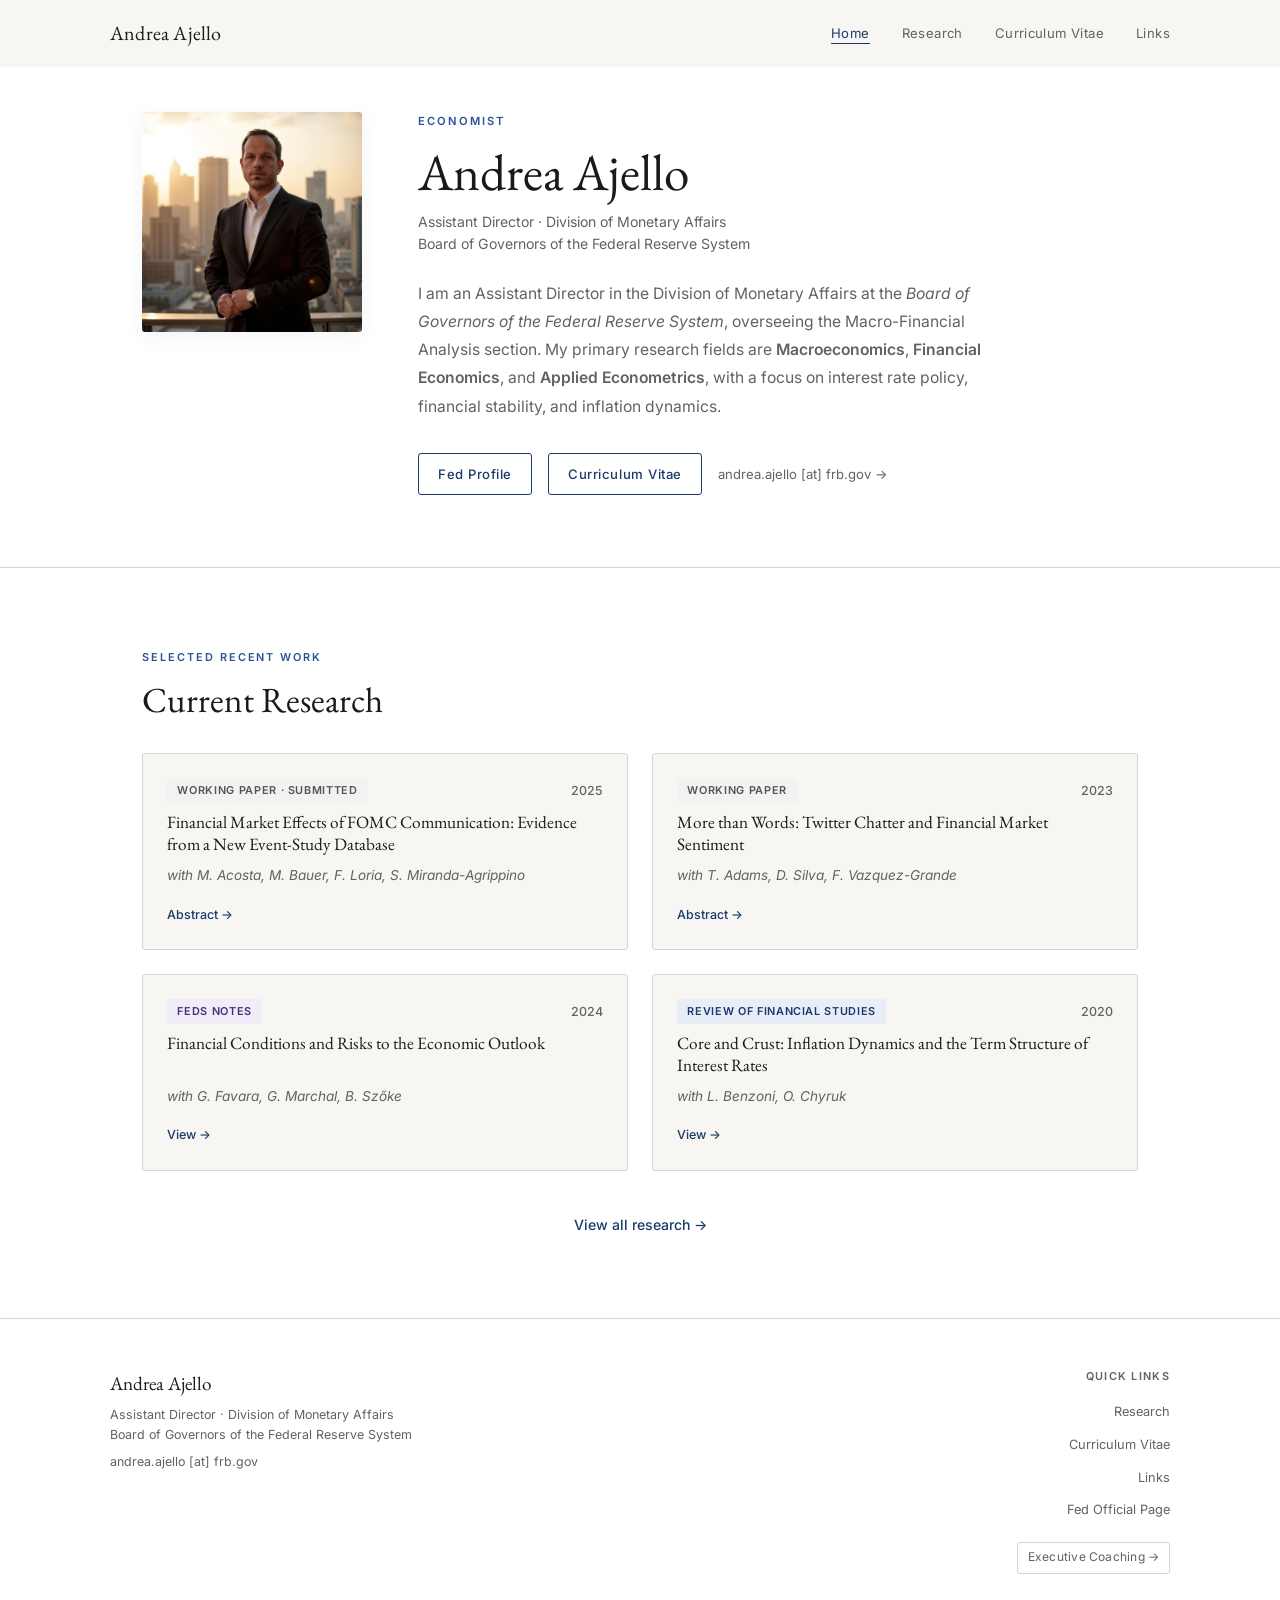
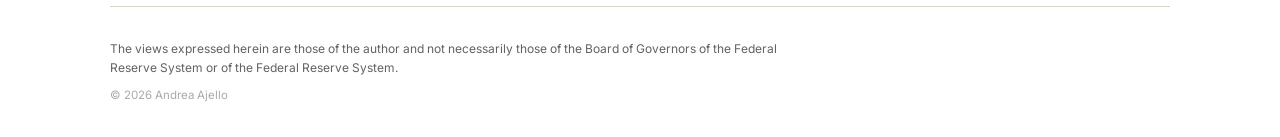
==== index.html @ 4c4aff8d "first commit" ====
<!DOCTYPE html>
<html lang="en">
<head>
  <meta charset="UTF-8" />
  <meta name="viewport" content="width=device-width, initial-scale=1.0" />
  <title>Andrea Ajello | Economist</title>
  <meta name="description" content="Andrea Ajello — Assistant Director, Division of Monetary Affairs, Federal Reserve Board. Research in macroeconomics, financial economics, and applied econometrics." />
  <link rel="preconnect" href="https://fonts.googleapis.com" />
  <link rel="preconnect" href="https://fonts.gstatic.com" crossorigin />
  <link href="https://fonts.googleapis.com/css2?family=EB+Garamond:ital,wght@0,400;0,500;0,600;1,400;1,500&family=Inter:wght@300;400;500;600&display=swap" rel="stylesheet" />
  <link rel="stylesheet" href="styles.css" />
</head>
<body data-page="home">

  <!-- ─── Navigation ─── -->
  <nav id="navbar">
    <div class="nav-inner">
      <a href="index.html" class="logo">Andrea Ajello</a>
      <button class="hamburger" id="hamburger" aria-label="Open menu">
        <span></span><span></span><span></span>
      </button>
      <ul class="nav-links" id="nav-links">
        <li><a href="index.html" class="active">Home</a></li>
        <li><a href="research.html">Research</a></li>
        <li><a href="cv.html">Curriculum Vitae</a></li>
        <li><a href="links.html">Links</a></li>
      </ul>
    </div>
  </nav>

  <!-- ─── Hero / Bio ─── -->
  <section id="hero">
    <div class="container hero-grid">
      <div class="hero-photo">
        <img src="AndreaAjello.jpg" alt="Andrea Ajello" class="headshot" />
      </div>
      <div class="hero-text">
        <p class="pre-title">Economist</p>
        <h1>Andrea Ajello</h1>
        <p class="affiliation">
          Assistant Director · Division of Monetary Affairs<br />
          Board of Governors of the Federal Reserve System
        </p>
        <p class="bio">
          I am an Assistant Director in the Division of Monetary Affairs at the
          <em>Board of Governors of the Federal Reserve System</em>, overseeing the
          Macro-Financial Analysis section. My primary research fields are
          <strong>Macroeconomics</strong>, <strong>Financial Economics</strong>,
          and <strong>Applied Econometrics</strong>, with a focus on interest rate
          policy, financial stability, and inflation dynamics.
        </p>
        <div class="hero-actions">
          <a href="https://www.federalreserve.gov/econres/andrea-ajello.htm" class="btn-outline" target="_blank" rel="noopener">Fed Profile</a>
          <a href="cv.html" class="btn-outline">Curriculum Vitae</a>
          <a href="mailto:andrea.ajello@frb.gov" class="btn-text">andrea.ajello [at] frb.gov →</a>
        </div>
      </div>
    </div>
  </section>


  <!-- ─── Recent Work ─── -->
  <section id="recent">
    <div class="container">
      <p class="section-label">Selected Recent Work</p>
      <h2>Current Research</h2>
      <div class="papers-grid">

        <div class="paper-card">
          <div class="paper-top">
            <span class="journal-badge journal-wp">Working Paper · Submitted</span>
            <span class="paper-year">2025</span>
          </div>
          <h3>Financial Market Effects of FOMC Communication: Evidence from a New Event-Study Database</h3>
          <p class="coauthors">with M. Acosta, M. Bauer, F. Loria, S. Miranda-Agrippino</p>
          <a href="research.html#usmpd" class="paper-link">Abstract →</a>
        </div>

        <div class="paper-card">
          <div class="paper-top">
            <span class="journal-badge journal-wp">Working Paper</span>
            <span class="paper-year">2023</span>
          </div>
          <h3>More than Words: Twitter Chatter and Financial Market Sentiment</h3>
          <p class="coauthors">with T. Adams, D. Silva, F. Vazquez-Grande</p>
          <a href="research.html#twitter" class="paper-link">Abstract →</a>
        </div>

        <div class="paper-card">
          <div class="paper-top">
            <span class="journal-badge journal-feds">FEDS Notes</span>
            <span class="paper-year">2024</span>
          </div>
          <h3>Financial Conditions and Risks to the Economic Outlook</h3>
          <p class="coauthors">with G. Favara, G. Marchal, B. Szőke</p>
          <a href="research.html#policy" class="paper-link">View →</a>
        </div>

        <div class="paper-card">
          <div class="paper-top">
            <span class="journal-badge journal-rfs">Review of Financial Studies</span>
            <span class="paper-year">2020</span>
          </div>
          <h3>Core and Crust: Inflation Dynamics and the Term Structure of Interest Rates</h3>
          <p class="coauthors">with L. Benzoni, O. Chyruk</p>
          <a href="research.html#published" class="paper-link">View →</a>
        </div>

      </div>
      <div class="view-all">
        <a href="research.html">View all research →</a>
      </div>
    </div>
  </section>

  <!-- ─── Footer ─── -->
  <footer>
    <div class="footer-inner">
      <div class="footer-top">
        <div class="footer-left">
          <p class="footer-name">Andrea Ajello</p>
          <p class="footer-title">Assistant Director · Division of Monetary Affairs<br />Board of Governors of the Federal Reserve System</p>
          <p class="footer-email">andrea.ajello [at] frb.gov</p>
        </div>
        <div class="footer-right">
          <p class="footer-links-label">Quick Links</p>
          <ul class="footer-nav">
            <li><a href="research.html">Research</a></li>
            <li><a href="cv.html">Curriculum Vitae</a></li>
            <li><a href="links.html">Links</a></li>
            <li><a href="https://www.federalreserve.gov/econres/andrea-ajello.htm" target="_blank" rel="noopener">Fed Official Page</a></li>
          </ul>
          <a href="/coaching/" class="coaching-ref">Executive Coaching →</a>
        </div>
      </div>
      <div class="footer-bottom">
        <p class="disclaimer">The views expressed herein are those of the author and not necessarily those of the Board of Governors of the Federal Reserve System or of the Federal Reserve System.</p>
        <p class="copyright">© <span class="year"></span> Andrea Ajello</p>
      </div>
    </div>
  </footer>

  <script src="main.js"></script>
</body>
</html>
---- styles.css ----
/* ─────────────────────────────────────────────
   Base & Custom Properties
───────────────────────────────────────────── */
*, *::before, *::after { box-sizing: border-box; margin: 0; padding: 0; }

:root {
  --bg:          #f7f6f2;     /* warm off-white */
  --bg-alt:      #eeece6;     /* slightly darker cream for alternating sections */
  --white:       #ffffff;
  --blue:        #1b3a6b;     /* institutional slate blue */
  --blue-mid:    #2a5298;
  --blue-light:  #dce8f5;     /* very light blue for badges/cards */
  --text:        #1a1a1a;
  --muted:       #626260;
  --border:      #d8d4cb;
  --shadow:      rgba(27, 58, 107, 0.06);

  --font-serif: 'EB Garamond', Georgia, serif;
  --font-sans:  'Inter', system-ui, sans-serif;

  --radius: 3px;
  --container: 1060px;
  --section-pad: 5rem;
}

html { scroll-behavior: smooth; font-size: 16px; }

body {
  font-family: var(--font-sans);
  background: var(--bg);
  color: var(--text);
  line-height: 1.7;
  -webkit-font-smoothing: antialiased;
}

/* ─── Utility ─── */
.container {
  max-width: var(--container);
  margin: 0 auto;
  padding: 0 2rem;
}

.section-label {
  font-size: 0.68rem;
  font-weight: 600;
  letter-spacing: 0.18em;
  text-transform: uppercase;
  color: var(--blue-mid);
  margin-bottom: 0.75rem;
}

.hidden { display: none !important; }
.alt-bg { background: var(--white); }

/* ─── Typography ─── */
h1, h2, h3, h4 {
  font-family: var(--font-serif);
  line-height: 1.2;
  font-weight: 400;
  color: var(--text);
}

h1 { font-size: clamp(2.2rem, 4vw, 3.4rem); }
h2 { font-size: clamp(1.6rem, 3vw, 2.2rem); }
h3 { font-size: 1.2rem; }

em { font-style: italic; }
strong { font-weight: 600; }
p { color: var(--muted); line-height: 1.75; }

a { color: var(--blue); text-decoration: none; }
a:hover { text-decoration: underline; }

/* ─── Journal Badges ─── */
.journal-badge {
  display: inline-block;
  font-size: 0.68rem;
  font-weight: 600;
  letter-spacing: 0.06em;
  text-transform: uppercase;
  padding: 0.2rem 0.65rem;
  border-radius: 2px;
  white-space: nowrap;
}

.journal-aer  { background: #e8f0e8; color: #2e6b2e; }
.journal-rfs  { background: #e8edf8; color: #1b3a6b; }
.journal-ijcb { background: #f5ece0; color: #7a4510; }
.journal-feds { background: #f0edf8; color: #4a2d7a; }
.journal-wp   { background: #f2f2f2; color: #555; }

/* ─── Buttons ─── */
.btn-outline {
  display: inline-block;
  padding: 0.55rem 1.2rem;
  border: 1px solid var(--blue);
  color: var(--blue);
  border-radius: var(--radius);
  font-size: 0.82rem;
  font-weight: 500;
  letter-spacing: 0.04em;
  text-decoration: none;
  transition: all 0.18s;
}
.btn-outline:hover {
  background: var(--blue);
  color: var(--white);
  text-decoration: none;
}

.btn-text {
  display: inline-block;
  font-size: 0.82rem;
  color: var(--muted);
  text-decoration: none;
  transition: color 0.18s;
}
.btn-text:hover { color: var(--blue); text-decoration: none; }

.btn-download {
  display: inline-flex;
  align-items: center;
  gap: 0.4rem;
  padding: 0.6rem 1.4rem;
  background: var(--blue);
  color: var(--white);
  border-radius: var(--radius);
  font-size: 0.82rem;
  font-weight: 500;
  text-decoration: none;
  transition: background 0.18s;
  flex-shrink: 0;
}
.btn-download:hover { background: var(--blue-mid); text-decoration: none; }

/* ─────────────────────────────────────────────
   Navigation
───────────────────────────────────────────── */
#navbar {
  position: fixed;
  top: 0; left: 0; right: 0;
  z-index: 100;
  background: rgba(247, 246, 242, 0.92);
  backdrop-filter: blur(8px);
  -webkit-backdrop-filter: blur(8px);
  border-bottom: 1px solid transparent;
  padding: 1rem 2rem;
  transition: border-color 0.25s, box-shadow 0.25s;
}

#navbar.scrolled {
  border-color: var(--border);
  box-shadow: 0 1px 12px var(--shadow);
}

.nav-inner {
  max-width: var(--container);
  margin: 0 auto;
  display: flex;
  align-items: center;
  justify-content: space-between;
}

.logo {
  font-family: var(--font-serif);
  font-size: 1.25rem;
  color: var(--text);
  text-decoration: none;
  letter-spacing: 0.01em;
}
.logo:hover { text-decoration: none; }

.nav-links {
  list-style: none;
  display: flex;
  align-items: center;
  gap: 2rem;
}

.nav-links a {
  font-size: 0.82rem;
  font-weight: 400;
  color: var(--muted);
  text-decoration: none;
  letter-spacing: 0.03em;
  padding-bottom: 2px;
  border-bottom: 1px solid transparent;
  transition: color 0.15s, border-color 0.15s;
}

.nav-links a:hover,
.nav-links a.active {
  color: var(--blue);
  border-color: var(--blue);
  text-decoration: none;
}

.hamburger {
  display: none;
  flex-direction: column;
  gap: 5px;
  background: none;
  border: none;
  cursor: pointer;
  padding: 4px;
}
.hamburger span {
  display: block;
  width: 22px;
  height: 1.5px;
  background: var(--text);
  transition: all 0.25s;
}

/* ─────────────────────────────────────────────
   Hero
───────────────────────────────────────────── */
#hero {
  padding: 7rem 0 4.5rem;
  background: var(--white);
  border-bottom: 1px solid var(--border);
}

.hero-grid {
  display: grid;
  grid-template-columns: 220px 1fr;
  gap: 3.5rem;
  align-items: start;
}

.headshot {
  width: 100%;
  border-radius: var(--radius);
  display: block;
  filter: grayscale(8%);
  box-shadow: 0 4px 20px var(--shadow);
}

.pre-title {
  font-size: 0.7rem;
  font-weight: 600;
  letter-spacing: 0.18em;
  text-transform: uppercase;
  color: var(--blue-mid);
  margin-bottom: 0.6rem;
}

.hero-text h1 {
  margin-bottom: 0.5rem;
}

.affiliation {
  font-size: 0.88rem;
  color: var(--muted);
  margin-bottom: 1.5rem;
  line-height: 1.6;
}

.bio {
  font-size: 0.98rem;
  line-height: 1.8;
  max-width: 600px;
  margin-bottom: 2rem;
}

.hero-actions {
  display: flex;
  align-items: center;
  gap: 1rem;
  flex-wrap: wrap;
}

/* ─────────────────────────────────────────────
   Stats
───────────────────────────────────────────── */
#stats {
  background: var(--blue);
  padding: 2.5rem 0;
}

.stats-grid {
  display: grid;
  grid-template-columns: repeat(4, 1fr);
  gap: 1px;
}

.stat-item {
  display: flex;
  flex-direction: column;
  align-items: center;
  padding: 1.2rem 1rem;
  text-align: center;
  border-right: 1px solid rgba(255,255,255,0.1);
}
.stat-item:last-child { border-right: none; }

.stat-num {
  font-family: var(--font-serif);
  font-size: 2.4rem;
  font-weight: 400;
  color: #ffffff;
  line-height: 1;
  margin-bottom: 0.3rem;
}

.stat-label {
  font-size: 0.72rem;
  color: rgba(255,255,255,0.6);
  letter-spacing: 0.04em;
  line-height: 1.4;
  text-align: center;
}

/* ─────────────────────────────────────────────
   Featured Paper
───────────────────────────────────────────── */
#featured {
  padding: var(--section-pad) 0;
  background: var(--bg);
}

.featured-card {
  display: grid;
  grid-template-columns: 1fr auto;
  gap: 3rem;
  align-items: center;
  background: var(--white);
  border: 1px solid var(--border);
  border-left: 4px solid #2e6b2e;
  border-radius: var(--radius);
  padding: 2.5rem;
  margin-top: 1rem;
}

.featured-title {
  font-size: clamp(1.3rem, 2.5vw, 1.8rem);
  margin: 0.8rem 0 0.5rem;
  color: var(--text);
  line-height: 1.25;
}

.featured-meta {
  font-size: 0.82rem;
  color: var(--muted);
  margin-bottom: 1.2rem;
}

.featured-link {
  font-size: 0.82rem;
  font-weight: 500;
  color: var(--blue);
}

.featured-stat-row {
  display: flex;
  flex-direction: column;
  gap: 1.2rem;
  text-align: center;
  min-width: 120px;
}

.featured-stat {
  display: flex;
  flex-direction: column;
  gap: 0.2rem;
  padding: 0.8rem 1rem;
  background: var(--bg);
  border-radius: var(--radius);
}

.fs-num {
  font-family: var(--font-serif);
  font-size: 1.6rem;
  color: var(--blue);
  line-height: 1;
}

.fs-label {
  font-size: 0.68rem;
  color: var(--muted);
  letter-spacing: 0.03em;
}

/* ─────────────────────────────────────────────
   Recent / Papers Grid
───────────────────────────────────────────── */
#recent {
  padding: var(--section-pad) 0;
  background: var(--white);
}

#recent h2 { margin-bottom: 2rem; }

.papers-grid {
  display: grid;
  grid-template-columns: repeat(2, 1fr);
  gap: 1.5rem;
}

.paper-card {
  background: var(--bg);
  border: 1px solid var(--border);
  border-radius: var(--radius);
  padding: 1.5rem;
  display: flex;
  flex-direction: column;
  gap: 0.5rem;
  transition: box-shadow 0.18s;
}

.paper-card:hover {
  box-shadow: 0 4px 16px var(--shadow);
}

.paper-top {
  display: flex;
  align-items: center;
  justify-content: space-between;
  gap: 0.5rem;
  flex-wrap: wrap;
}

.paper-year {
  font-size: 0.78rem;
  color: var(--muted);
  font-weight: 500;
  flex-shrink: 0;
}

.paper-card h3 {
  font-size: 1.08rem;
  font-family: var(--font-serif);
  line-height: 1.3;
  color: var(--text);
  flex: 1;
}

.coauthors {
  font-size: 0.85rem;
  color: var(--muted);
  font-style: italic;
}

.paper-link {
  font-size: 0.78rem;
  font-weight: 500;
  color: var(--blue);
  margin-top: auto;
  padding-top: 0.5rem;
}

.view-all {
  text-align: center;
  margin-top: 2.5rem;
}

.view-all a {
  font-size: 0.88rem;
  font-weight: 500;
  color: var(--blue);
}

/* ─────────────────────────────────────────────
   Page Header (inner pages)
───────────────────────────────────────────── */
.page-header {
  padding: 7rem 0 2.5rem;
  background: var(--white);
  border-bottom: 1px solid var(--border);
}

.page-header h1 {
  margin-bottom: 0.4rem;
}

.page-subtitle {
  font-size: 0.9rem;
  color: var(--muted);
}

.page-header-flex {
  display: flex;
  align-items: flex-end;
  justify-content: space-between;
  gap: 1rem;
}

.page-jump {
  display: flex;
  gap: 1.5rem;
  margin-top: 1.2rem;
  flex-wrap: wrap;
}

.page-jump a {
  font-size: 0.78rem;
  font-weight: 500;
  color: var(--muted);
  letter-spacing: 0.04em;
  transition: color 0.15s;
}
.page-jump a:hover { color: var(--blue); text-decoration: none; }

/* ─────────────────────────────────────────────
   Research Page
───────────────────────────────────────────── */
.research-section {
  padding: var(--section-pad) 0;
}

.paper-entry {
  padding: 1.8rem 0;
  border-bottom: 1px solid var(--border);
}
.paper-entry:last-child { border-bottom: none; }

.pe-header { display: flex; flex-direction: column; gap: 0.4rem; }

.pe-meta {
  display: flex;
  align-items: center;
  gap: 0.75rem;
  flex-wrap: wrap;
}

.pe-year {
  font-size: 0.78rem;
  color: var(--muted);
  font-weight: 500;
}

.pe-title {
  font-size: clamp(1.1rem, 2vw, 1.35rem);
  font-family: var(--font-serif);
  font-weight: 400;
  color: var(--text);
  line-height: 1.3;
  margin-top: 0.2rem;
}

.pe-authors {
  font-size: 0.92rem;
  color: var(--muted);
  font-style: italic;
}

.pe-solo {
  font-size: 0.85rem;
  font-weight: 600;
  color: #2e6b2e;
  letter-spacing: 0.03em;
}

.pe-bullets {
  list-style: none;
  padding: 0;
  margin: 0.3rem 0 0.15rem;
  display: flex;
  flex-direction: column;
  gap: 0.22rem;
}
.pe-bullets li {
  font-size: 0.83rem;
  color: var(--muted);
  line-height: 1.5;
  padding-left: 1.1rem;
  position: relative;
}
.pe-bullets li::before {
  content: '–';
  position: absolute;
  left: 0;
  color: var(--blue);
  font-weight: 400;
}

.pe-links {
  display: flex;
  align-items: center;
  gap: 1.2rem;
  margin-top: 0.4rem;
  flex-wrap: wrap;
}

.pe-link {
  font-size: 0.78rem;
  font-weight: 500;
  color: var(--blue);
}

.pe-ref {
  font-size: 0.85rem;
  color: var(--muted);
}

/* Abstract toggle */
.abstract-toggle {
  background: none;
  border: none;
  font-size: 0.78rem;
  font-weight: 500;
  color: var(--blue);
  cursor: pointer;
  padding: 0;
  font-family: var(--font-sans);
  transition: color 0.15s;
}
.abstract-toggle:hover { color: var(--blue-mid); }
.abstract-toggle.open { color: var(--muted); }

.abstract-body {
  display: none;
  margin-top: 1rem;
  padding: 1.2rem 1.4rem;
  background: var(--blue-light);
  border-radius: var(--radius);
  border-left: 3px solid var(--blue-mid);
}

.abstract-body.open { display: block; }

.abstract-body p {
  font-size: 0.9rem;
  line-height: 1.8;
  color: var(--text);
}

/* ─────────────────────────────────────────────
   CV Page
───────────────────────────────────────────── */
.cv-main {
  padding: var(--section-pad) 0;
}

.cv-body {
  max-width: 800px;
}

.cv-section {
  padding: 2rem 0;
  border-bottom: 1px solid var(--border);
}
.cv-section:last-child { border-bottom: none; }

.cv-section-title {
  font-size: 0.68rem;
  font-weight: 600;
  letter-spacing: 0.18em;
  text-transform: uppercase;
  color: var(--blue-mid);
  margin-bottom: 1.2rem;
}

.cv-entries {
  display: flex;
  flex-direction: column;
  gap: 1rem;
}

.cv-entry {
  display: grid;
  grid-template-columns: 120px 1fr;
  gap: 1.5rem;
  align-items: start;
}

.cv-year {
  font-size: 0.8rem;
  color: var(--muted);
  font-weight: 500;
  padding-top: 0.15rem;
  line-height: 1.5;
}

.cv-desc {
  display: flex;
  flex-direction: column;
  gap: 0.15rem;
}

.cv-desc strong {
  font-size: 0.92rem;
  color: var(--text);
  display: block;
}

.cv-desc span {
  font-size: 0.83rem;
  color: var(--muted);
  line-height: 1.5;
}

.cv-detail {
  font-size: 0.8rem;
  color: var(--muted);
}

.cv-fields {
  font-size: 0.95rem;
  color: var(--text);
  font-weight: 500;
  letter-spacing: 0.02em;
}

.cv-papers {
  display: flex;
  flex-direction: column;
  gap: 0.9rem;
}

.cv-paper p {
  font-size: 0.88rem;
  line-height: 1.65;
  color: var(--text);
}

.cv-referees {
  font-size: 0.85rem;
  color: var(--muted);
  line-height: 1.9;
}

/* ─────────────────────────────────────────────
   Links Page
───────────────────────────────────────────── */
.links-main {
  padding: var(--section-pad) 0;
}

.links-grid {
  display: grid;
  grid-template-columns: 1fr 1fr;
  gap: 4rem;
  align-items: start;
}

.links-col h2 {
  font-size: 1.1rem;
  margin-bottom: 1rem;
  padding-bottom: 0.5rem;
  border-bottom: 1px solid var(--border);
}

.links-h2-spaced {
  margin-top: 2.5rem !important;
}

.links-list-main {
  list-style: none;
  display: flex;
  flex-direction: column;
  gap: 0.6rem;
}

.links-list-main li a {
  font-size: 0.9rem;
  color: var(--blue);
}

.links-list-coauthors {
  list-style: none;
  display: grid;
  grid-template-columns: 1fr 1fr;
  gap: 0.5rem 1.5rem;
}

.links-list-coauthors li a {
  font-size: 0.88rem;
  color: var(--blue);
}

.coauthor-nolink {
  font-size: 0.88rem;
  color: var(--muted);
}

/* ─────────────────────────────────────────────
   Footer
───────────────────────────────────────────── */
footer {
  background: var(--white);
  border-top: 1px solid var(--border);
  padding: 3rem 2rem 2rem;
}

.footer-inner {
  max-width: var(--container);
  margin: 0 auto;
}

.footer-top {
  display: grid;
  grid-template-columns: 1fr auto;
  gap: 3rem;
  margin-bottom: 2rem;
  padding-bottom: 2rem;
  border-bottom: 1px solid var(--border);
}

.footer-name {
  font-family: var(--font-serif);
  font-size: 1.2rem;
  color: var(--text) !important;
  font-weight: 400;
  margin-bottom: 0.3rem;
}

.footer-title {
  font-size: 0.78rem;
  color: var(--muted) !important;
  line-height: 1.6;
  margin-bottom: 0.4rem;
}

.footer-email {
  font-size: 0.78rem;
  color: var(--muted) !important;
}

.footer-right { text-align: right; }

.footer-links-label {
  font-size: 0.68rem;
  font-weight: 600;
  letter-spacing: 0.12em;
  text-transform: uppercase;
  color: var(--muted) !important;
  margin-bottom: 0.7rem;
}

.footer-nav {
  list-style: none;
  display: flex;
  flex-direction: column;
  align-items: flex-end;
  gap: 0.35rem;
  margin-bottom: 1.2rem;
}

.footer-nav a {
  font-size: 0.8rem;
  color: var(--muted);
  text-decoration: none;
  transition: color 0.15s;
}
.footer-nav a:hover { color: var(--blue); }

.coaching-ref {
  display: inline-block;
  font-size: 0.75rem;
  color: var(--muted);
  text-decoration: none;
  padding: 0.3rem 0.6rem;
  border: 1px solid var(--border);
  border-radius: var(--radius);
  transition: all 0.15s;
  letter-spacing: 0.02em;
}
.coaching-ref:hover {
  color: var(--blue);
  border-color: var(--blue);
  text-decoration: none;
}

.footer-bottom {}

.disclaimer {
  font-size: 0.75rem;
  color: var(--muted) !important;
  line-height: 1.6;
  max-width: 680px;
  margin-bottom: 0.5rem;
}

.copyright {
  font-size: 0.72rem;
  color: #aaa !important;
}

/* ─────────────────────────────────────────────
   Responsive
───────────────────────────────────────────── */
@media (max-width: 800px) {
  .hero-grid { grid-template-columns: 1fr; gap: 2rem; }
  .headshot { max-width: 180px; }

  .stats-grid { grid-template-columns: repeat(2, 1fr); }
  .stat-item:nth-child(2) { border-right: none; }

  .featured-card { grid-template-columns: 1fr; }
  .featured-stat-row { flex-direction: row; justify-content: flex-start; }

  .papers-grid { grid-template-columns: 1fr; }

  .links-grid { grid-template-columns: 1fr; gap: 2.5rem; }
  .links-list-coauthors { grid-template-columns: 1fr; }

  .footer-top { grid-template-columns: 1fr; gap: 2rem; }
  .footer-right { text-align: left; }
  .footer-nav { align-items: flex-start; }

  .cv-entry { grid-template-columns: 80px 1fr; gap: 1rem; }

  .page-header-flex { flex-direction: column; align-items: flex-start; }

  .hamburger { display: flex; }

  .nav-links {
    display: none;
    position: absolute;
    top: 100%;
    left: 0; right: 0;
    background: var(--white);
    flex-direction: column;
    align-items: flex-start;
    padding: 1.2rem 2rem;
    gap: 1rem;
    border-bottom: 1px solid var(--border);
    box-shadow: 0 4px 12px var(--shadow);
  }

  .nav-links.open { display: flex; }
  .nav-links a { font-size: 0.9rem; }
}

@media (max-width: 480px) {
  :root { --section-pad: 3rem; }
  .stats-grid { grid-template-columns: 1fr 1fr; }
  .hero-actions { flex-direction: column; align-items: flex-start; }
  .cv-entry { grid-template-columns: 1fr; gap: 0.2rem; }
  .cv-year { font-size: 0.75rem; }
}
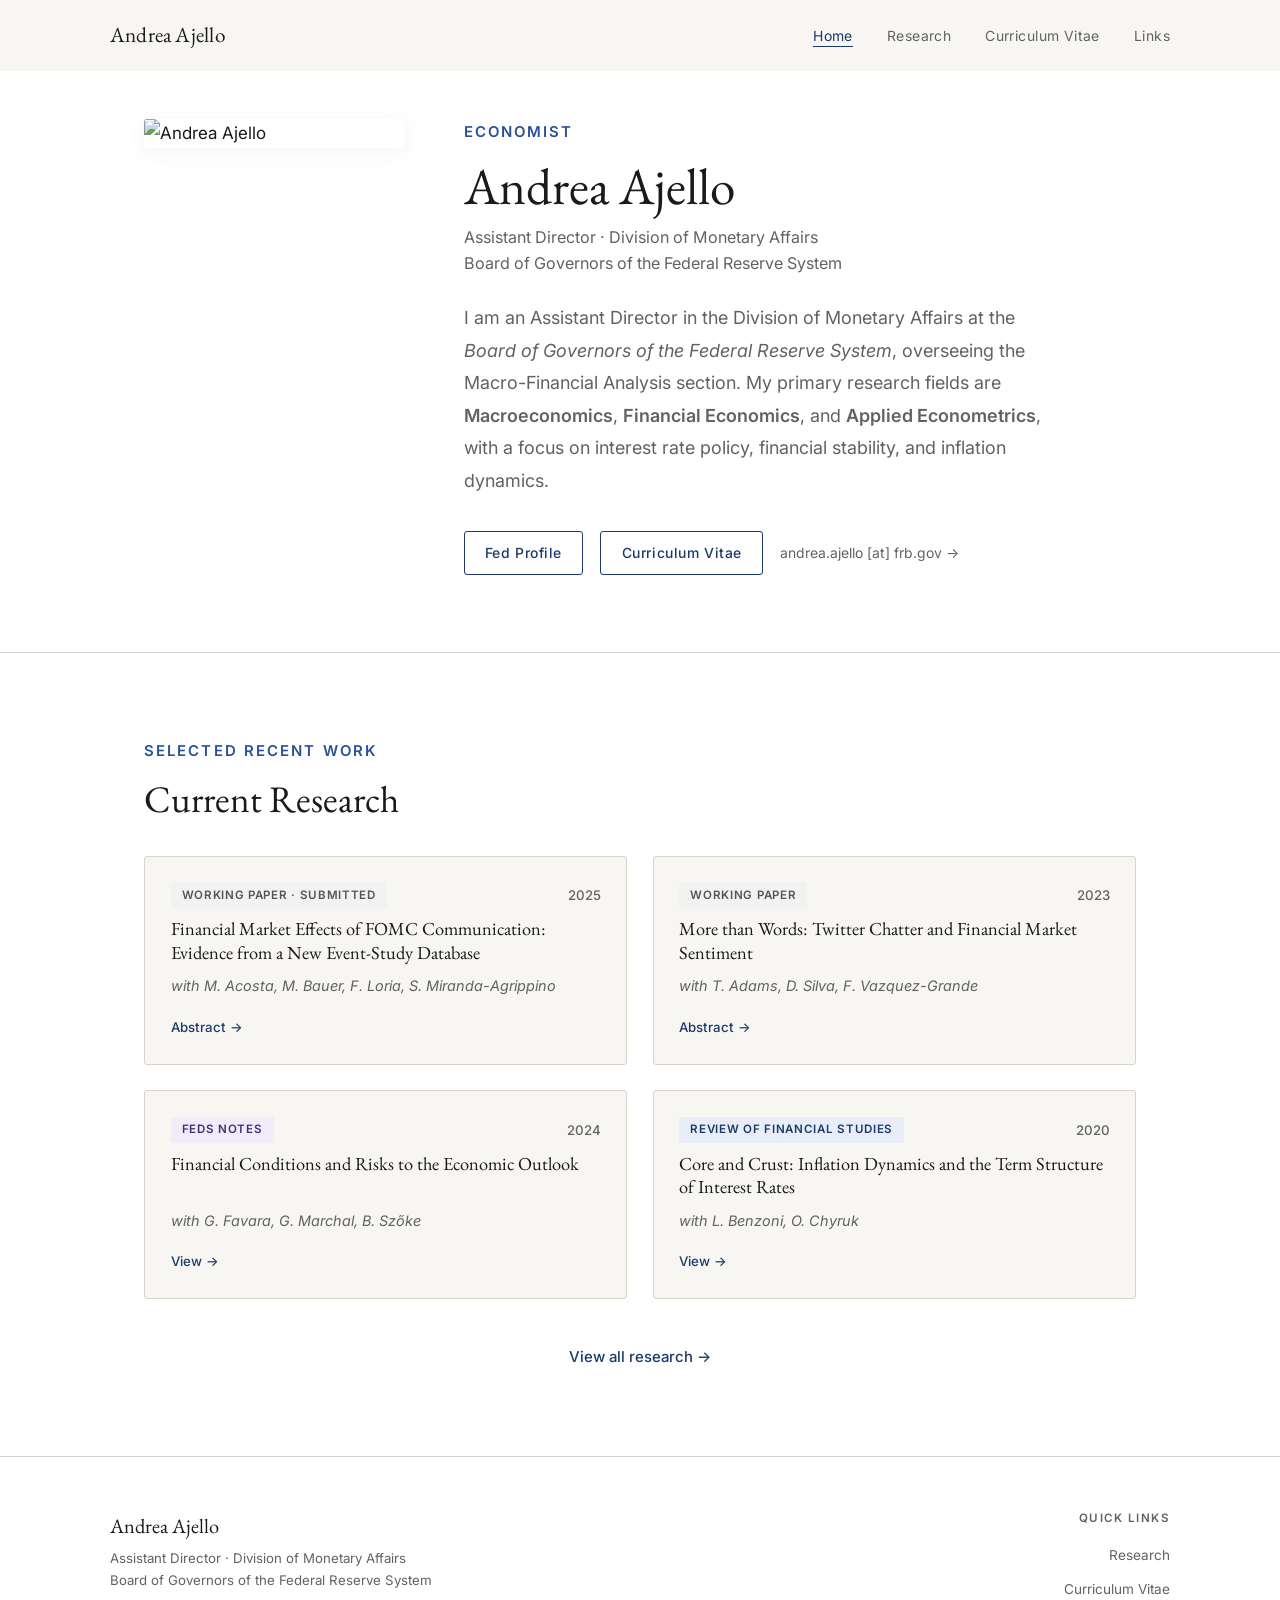
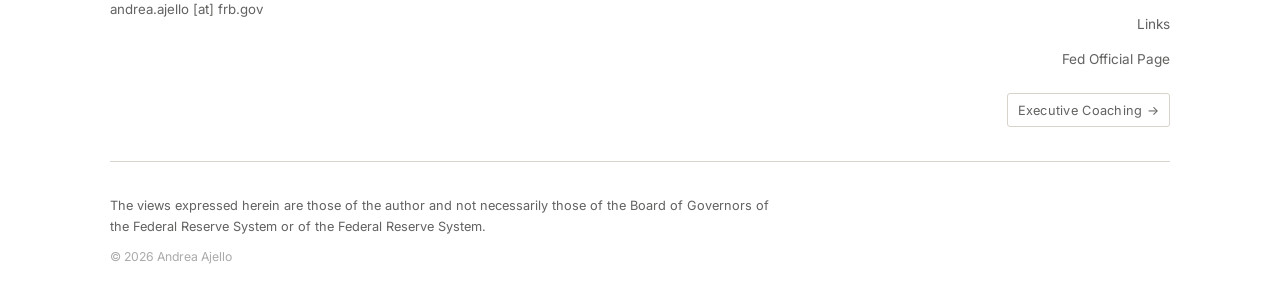
==== commit 6ac67c4f: "Improve typography, mobile layout, add SEO and CV PDF - Increase base font size to 17px; update sect" ====
--- a/index.html
+++ b/index.html
@@ -32,7 +32,7 @@
   <section id="hero">
     <div class="container hero-grid">
       <div class="hero-photo">
-        <img src="AndreaAjello.jpg" alt="Andrea Ajello" class="headshot" />
+        <img src="andreaajello.jpg" alt="Andrea Ajello" class="headshot" />
       </div>
       <div class="hero-text">
         <p class="pre-title">Economist</p>
--- a/styles.css
+++ b/styles.css
@@ -23,7 +23,7 @@
   --section-pad: 5rem;
 }
 
-html { scroll-behavior: smooth; font-size: 16px; }
+html { scroll-behavior: smooth; font-size: 17px; }
 
 body {
   font-family: var(--font-sans);
@@ -41,9 +41,9 @@
 }
 
 .section-label {
-  font-size: 0.68rem;
+  font-size: 0.88rem;
   font-weight: 600;
-  letter-spacing: 0.18em;
+  letter-spacing: 0.14em;
   text-transform: uppercase;
   color: var(--blue-mid);
   margin-bottom: 0.75rem;
@@ -223,7 +223,7 @@
 
 .hero-grid {
   display: grid;
-  grid-template-columns: 220px 1fr;
+  grid-template-columns: 260px 1fr;
   gap: 3.5rem;
   align-items: start;
 }
@@ -237,9 +237,9 @@
 }
 
 .pre-title {
-  font-size: 0.7rem;
+  font-size: 0.88rem;
   font-weight: 600;
-  letter-spacing: 0.18em;
+  letter-spacing: 0.14em;
   text-transform: uppercase;
   color: var(--blue-mid);
   margin-bottom: 0.6rem;
@@ -250,14 +250,14 @@
 }
 
 .affiliation {
-  font-size: 0.88rem;
+  font-size: 0.95rem;
   color: var(--muted);
   margin-bottom: 1.5rem;
   line-height: 1.6;
 }
 
 .bio {
-  font-size: 0.98rem;
+  font-size: 1.06rem;
   line-height: 1.8;
   max-width: 600px;
   margin-bottom: 2rem;
@@ -493,7 +493,7 @@
 }
 
 .page-jump a {
-  font-size: 0.78rem;
+  font-size: 0.88rem;
   font-weight: 500;
   color: var(--muted);
   letter-spacing: 0.04em;
@@ -505,7 +505,7 @@
    Research Page
 ───────────────────────────────────────────── */
 .research-section {
-  padding: var(--section-pad) 0;
+  padding: 2.5rem 0 var(--section-pad);
 }
 
 .paper-entry {
@@ -543,6 +543,17 @@
   color: var(--muted);
   font-style: italic;
 }
+.pe-authors a {
+  color: inherit;
+  font-style: italic;
+  text-decoration: underline;
+  text-decoration-color: rgba(98,98,96,0.35);
+  text-underline-offset: 2px;
+}
+.pe-authors a:hover {
+  color: var(--blue);
+  text-decoration-color: var(--blue);
+}
 
 .pe-solo {
   font-size: 0.85rem;
@@ -629,7 +640,7 @@
    CV Page
 ───────────────────────────────────────────── */
 .cv-main {
-  padding: var(--section-pad) 0;
+  padding: 2.5rem 0 var(--section-pad);
 }
 
 .cv-body {
@@ -643,9 +654,9 @@
 .cv-section:last-child { border-bottom: none; }
 
 .cv-section-title {
-  font-size: 0.68rem;
+  font-size: 0.88rem;
   font-weight: 600;
-  letter-spacing: 0.18em;
+  letter-spacing: 0.14em;
   text-transform: uppercase;
   color: var(--blue-mid);
   margin-bottom: 1.2rem;
@@ -724,7 +735,7 @@
    Links Page
 ───────────────────────────────────────────── */
 .links-main {
-  padding: var(--section-pad) 0;
+  padding: 2.5rem 0 var(--section-pad);
 }
 
 .links-grid {
@@ -881,8 +892,13 @@
    Responsive
 ───────────────────────────────────────────── */
 @media (max-width: 800px) {
+  .page-header {
+    padding-top: 6rem;      /* reduced from 7rem — mobile navbar is shorter */
+    padding-bottom: 3rem;   /* increased from 2.5rem — more breathing room before content */
+  }
+
   .hero-grid { grid-template-columns: 1fr; gap: 2rem; }
-  .headshot { max-width: 180px; }
+  .headshot { max-width: 220px; }
 
   .stats-grid { grid-template-columns: repeat(2, 1fr); }
   .stat-item:nth-child(2) { border-right: none; }
@@ -925,6 +941,9 @@
 
 @media (max-width: 480px) {
   :root { --section-pad: 3rem; }
+  .research-section { padding-top: 3rem; }  /* more breathing room on mobile */
+  .links-main       { padding-top: 3rem; }
+  .cv-main          { padding-top: 3rem; }
   .stats-grid { grid-template-columns: 1fr 1fr; }
   .hero-actions { flex-direction: column; align-items: flex-start; }
   .cv-entry { grid-template-columns: 1fr; gap: 0.2rem; }
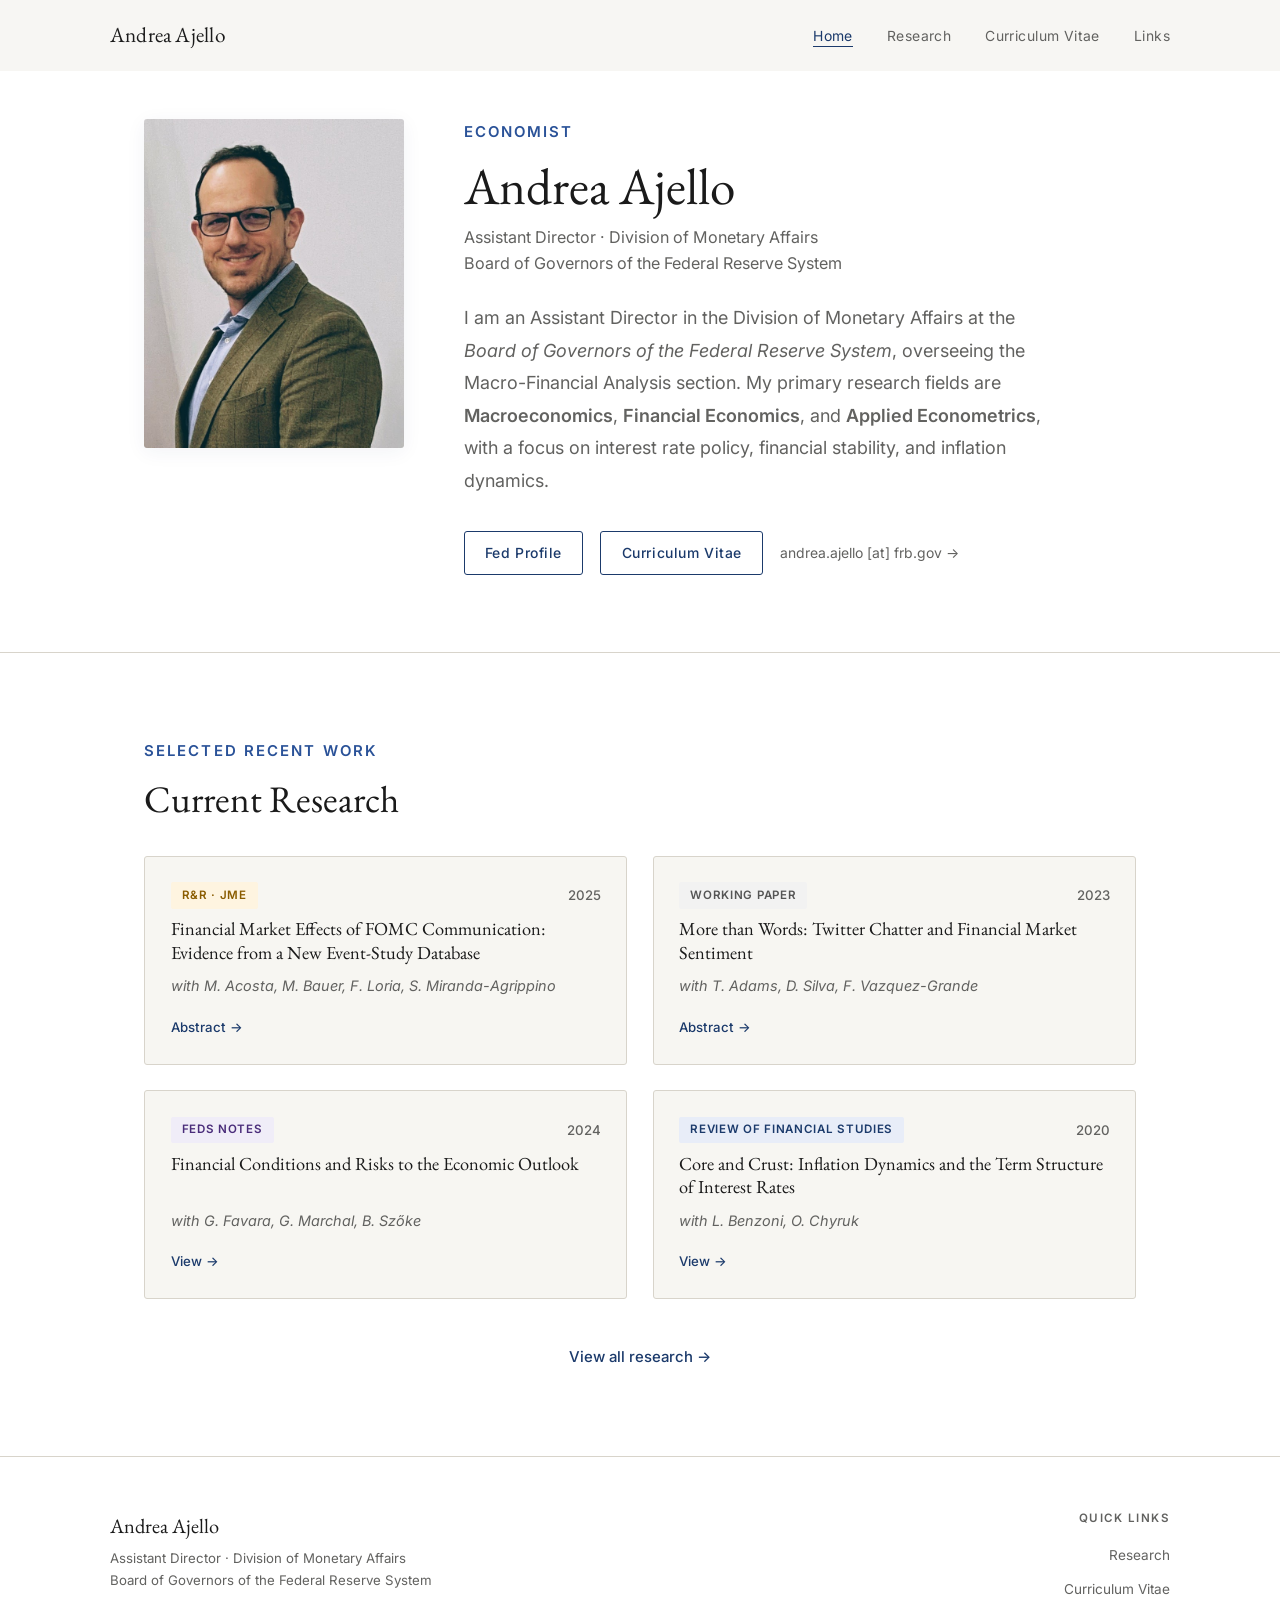
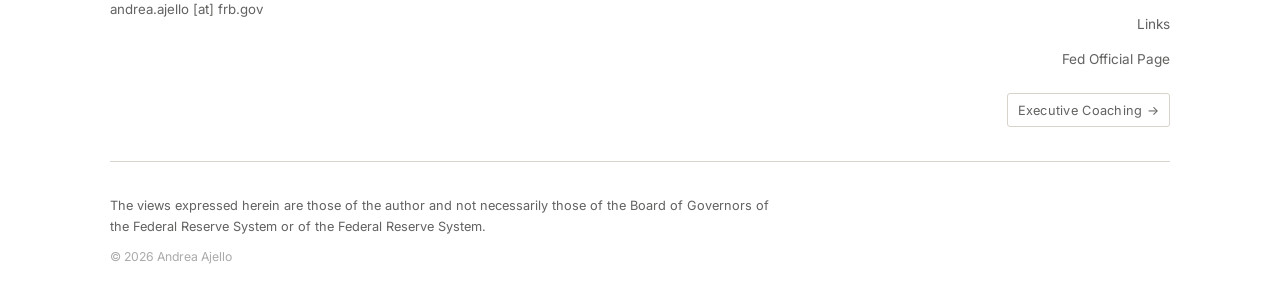
==== commit 4a5be0c6: "Mark USMPD paper as R&R at Journal of Monetary Economics" ====
--- a/index.html
+++ b/index.html
@@ -68,7 +68,7 @@
 
         <div class="paper-card">
           <div class="paper-top">
-            <span class="journal-badge journal-wp">Working Paper · Submitted</span>
+            <span class="journal-badge journal-rr">R&amp;R · JME</span>
             <span class="paper-year">2025</span>
           </div>
           <h3>Financial Market Effects of FOMC Communication: Evidence from a New Event-Study Database</h3>
--- a/styles.css
+++ b/styles.css
@@ -88,6 +88,7 @@
 .journal-ijcb { background: #f5ece0; color: #7a4510; }
 .journal-feds { background: #f0edf8; color: #4a2d7a; }
 .journal-wp   { background: #f2f2f2; color: #555; }
+.journal-rr   { background: #fef4e0; color: #8a5c00; }
 
 /* ─── Buttons ─── */
 .btn-outline {
@@ -505,7 +506,8 @@
    Research Page
 ───────────────────────────────────────────── */
 .research-section {
-  padding: 2.5rem 0 var(--section-pad);
+  padding-top: 2.5rem;
+  padding-bottom: var(--section-pad);
 }
 
 .paper-entry {
@@ -735,7 +737,8 @@
    Links Page
 ───────────────────────────────────────────── */
 .links-main {
-  padding: 2.5rem 0 var(--section-pad);
+  padding-top: 2.5rem;
+  padding-bottom: var(--section-pad);
 }
 
 .links-grid {
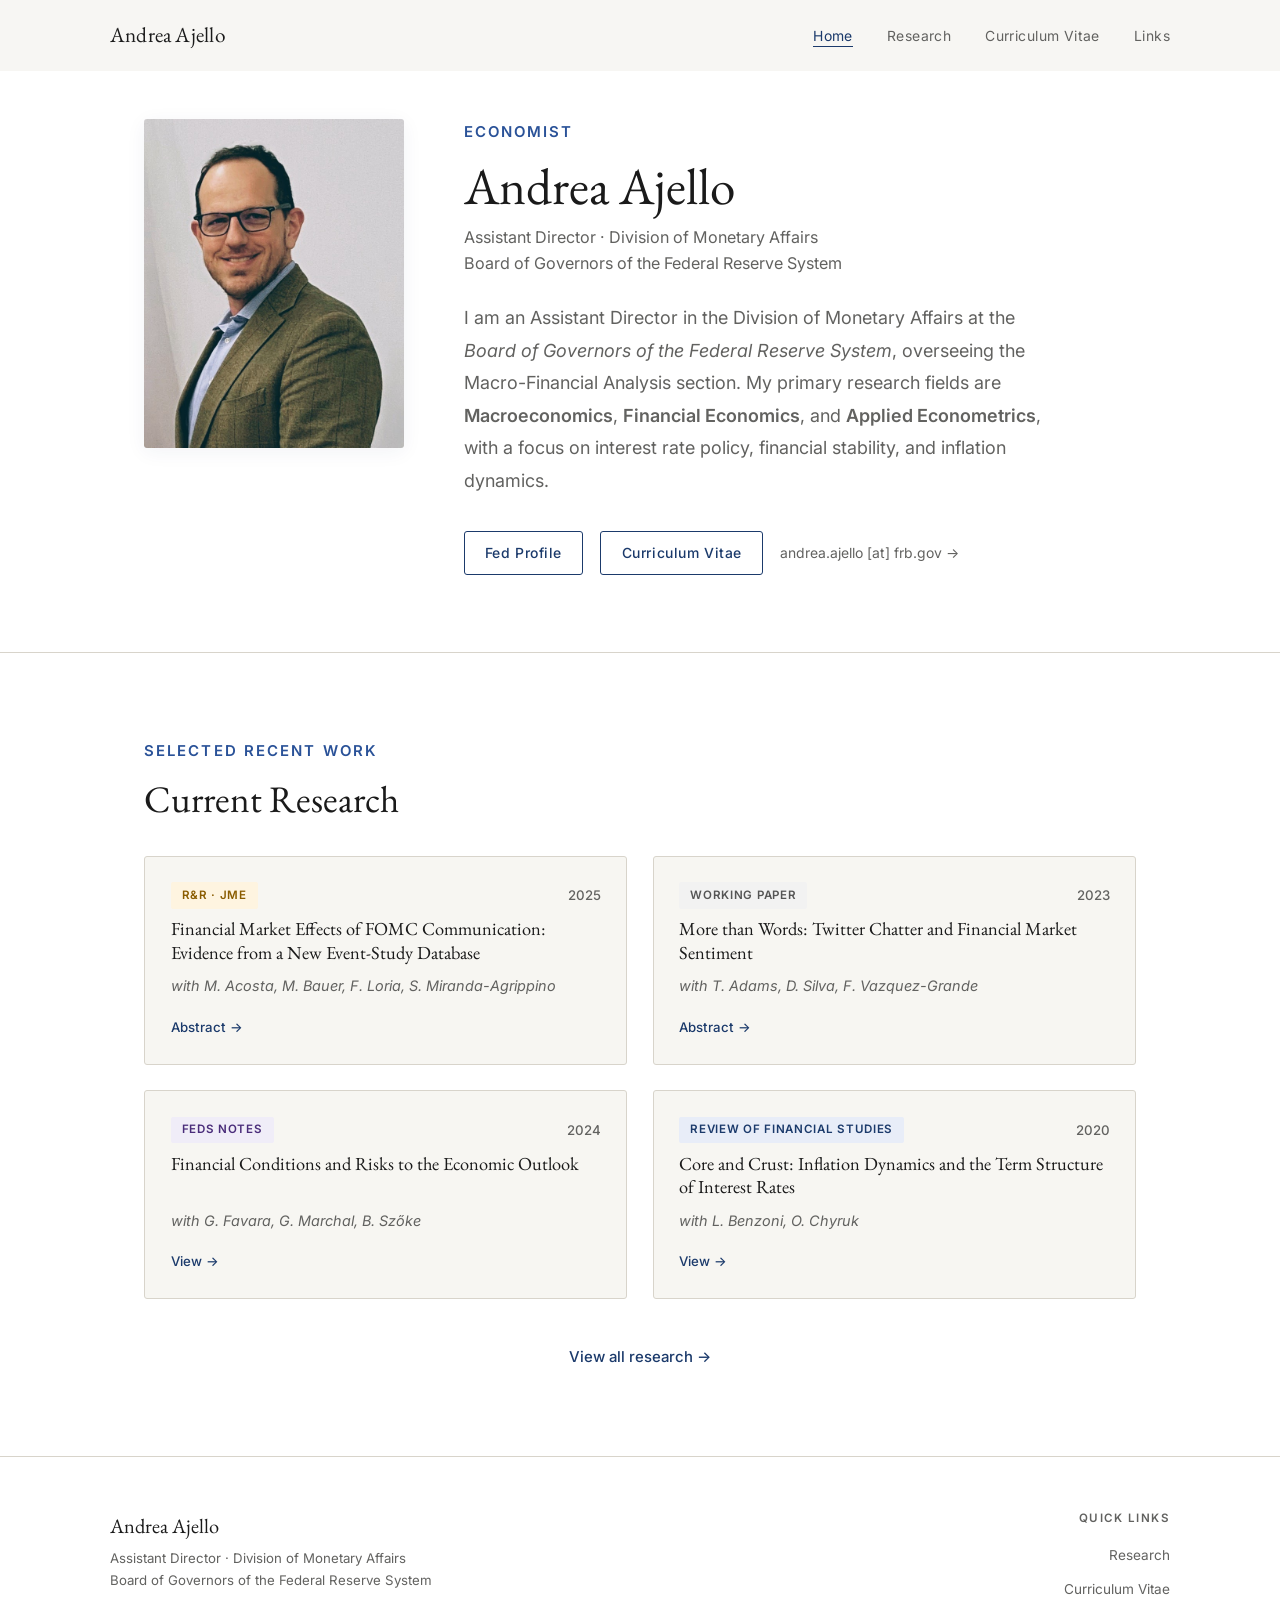
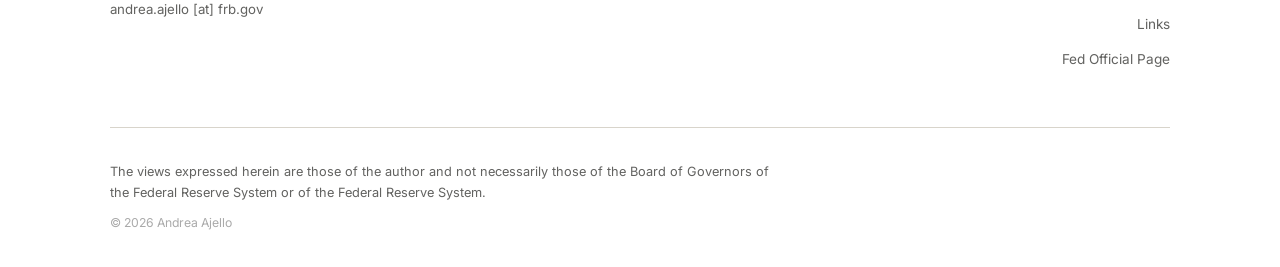
==== commit 2b3b8466: "Remove coaching link from footer across all pages" ====
--- a/index.html
+++ b/index.html
@@ -130,7 +130,6 @@
             <li><a href="links.html">Links</a></li>
             <li><a href="https://www.federalreserve.gov/econres/andrea-ajello.htm" target="_blank" rel="noopener">Fed Official Page</a></li>
           </ul>
-          <a href="/coaching/" class="coaching-ref">Executive Coaching →</a>
         </div>
       </div>
       <div class="footer-bottom">
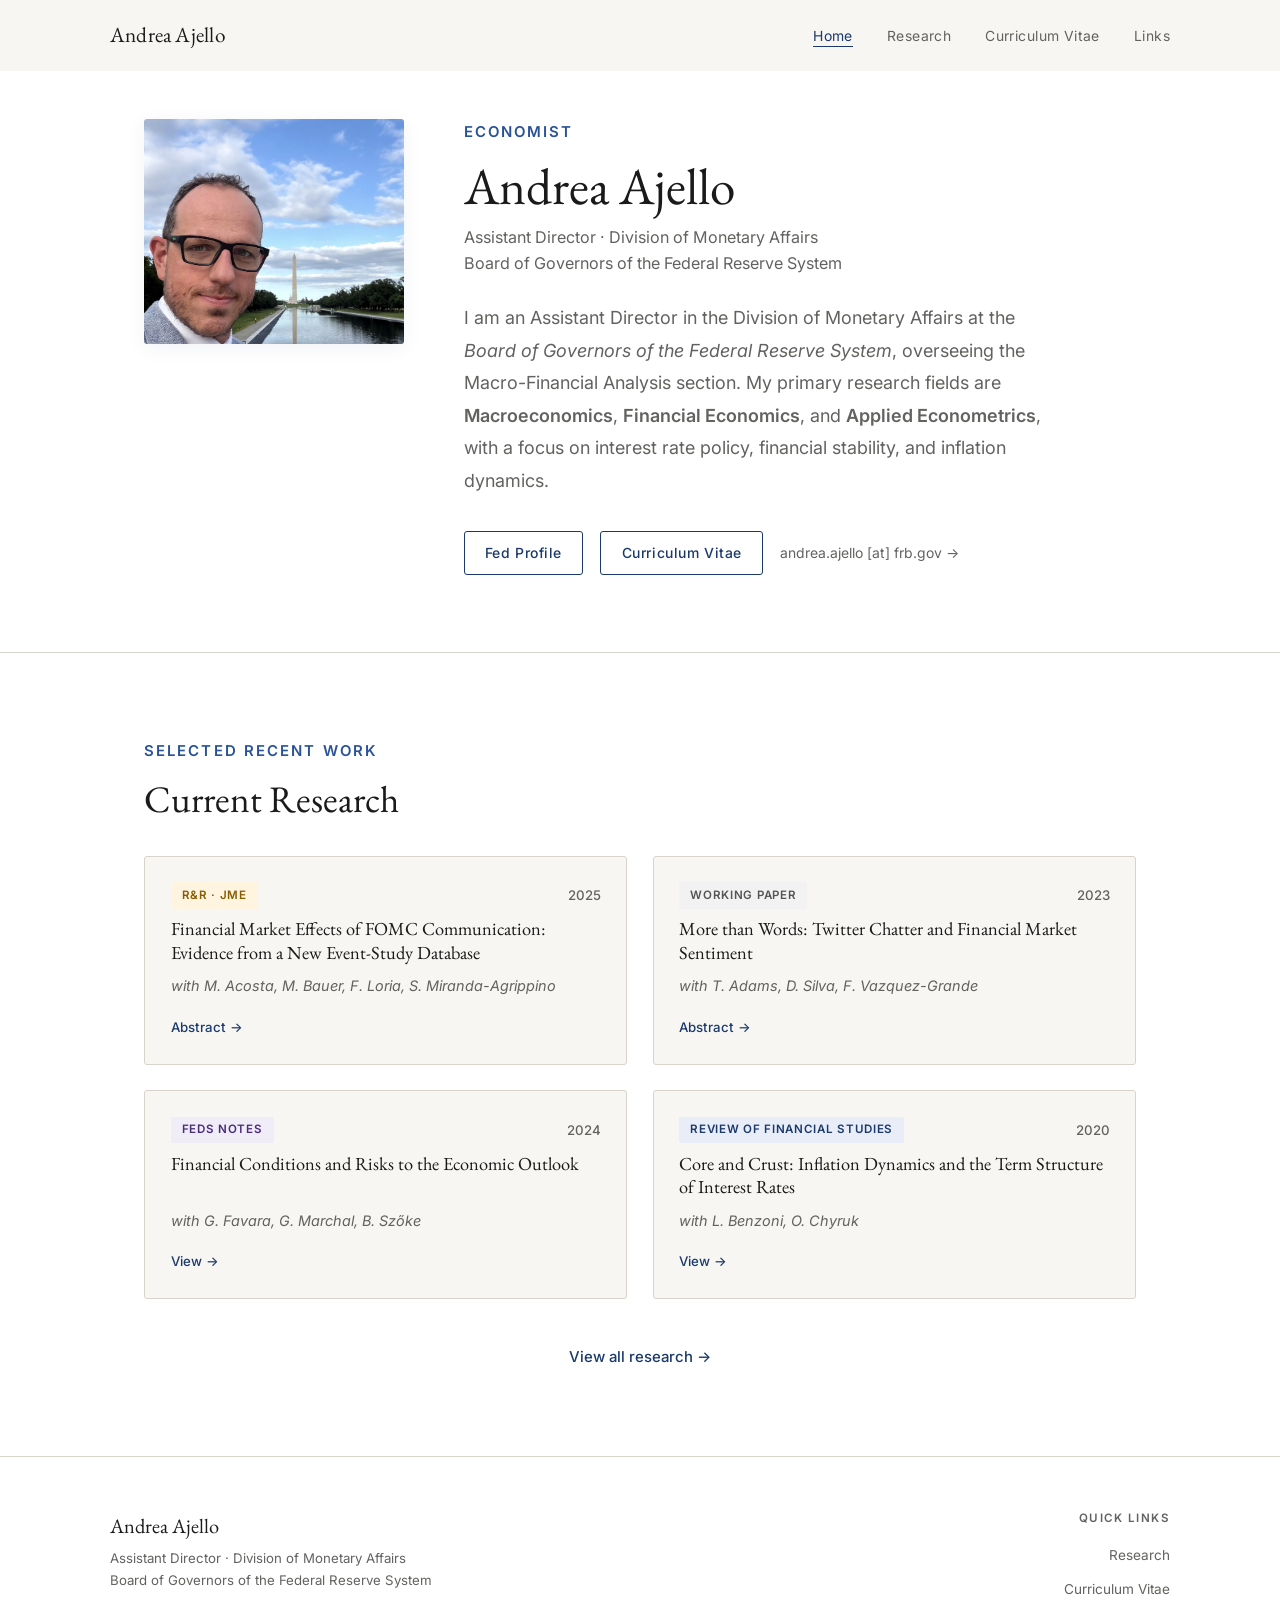
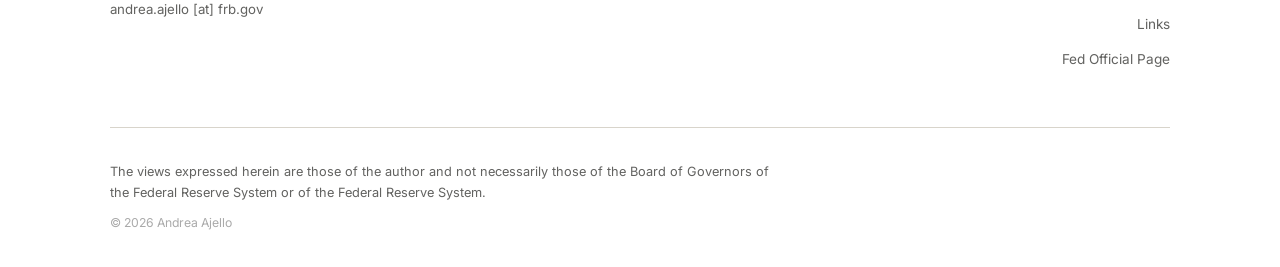
==== commit 0680efb5: "Add cache-busting ?v=2 to photo URLs to force browser refresh Co-Authored-By: Claude Sonnet 4.6 <nor" ====
--- a/index.html
+++ b/index.html
@@ -32,7 +32,7 @@
   <section id="hero">
     <div class="container hero-grid">
       <div class="hero-photo">
-        <img src="andreaajello.jpg" alt="Andrea Ajello" class="headshot" />
+        <img src="andreaajello.jpg?v=2" alt="Andrea Ajello" class="headshot" />
       </div>
       <div class="hero-text">
         <p class="pre-title">Economist</p>
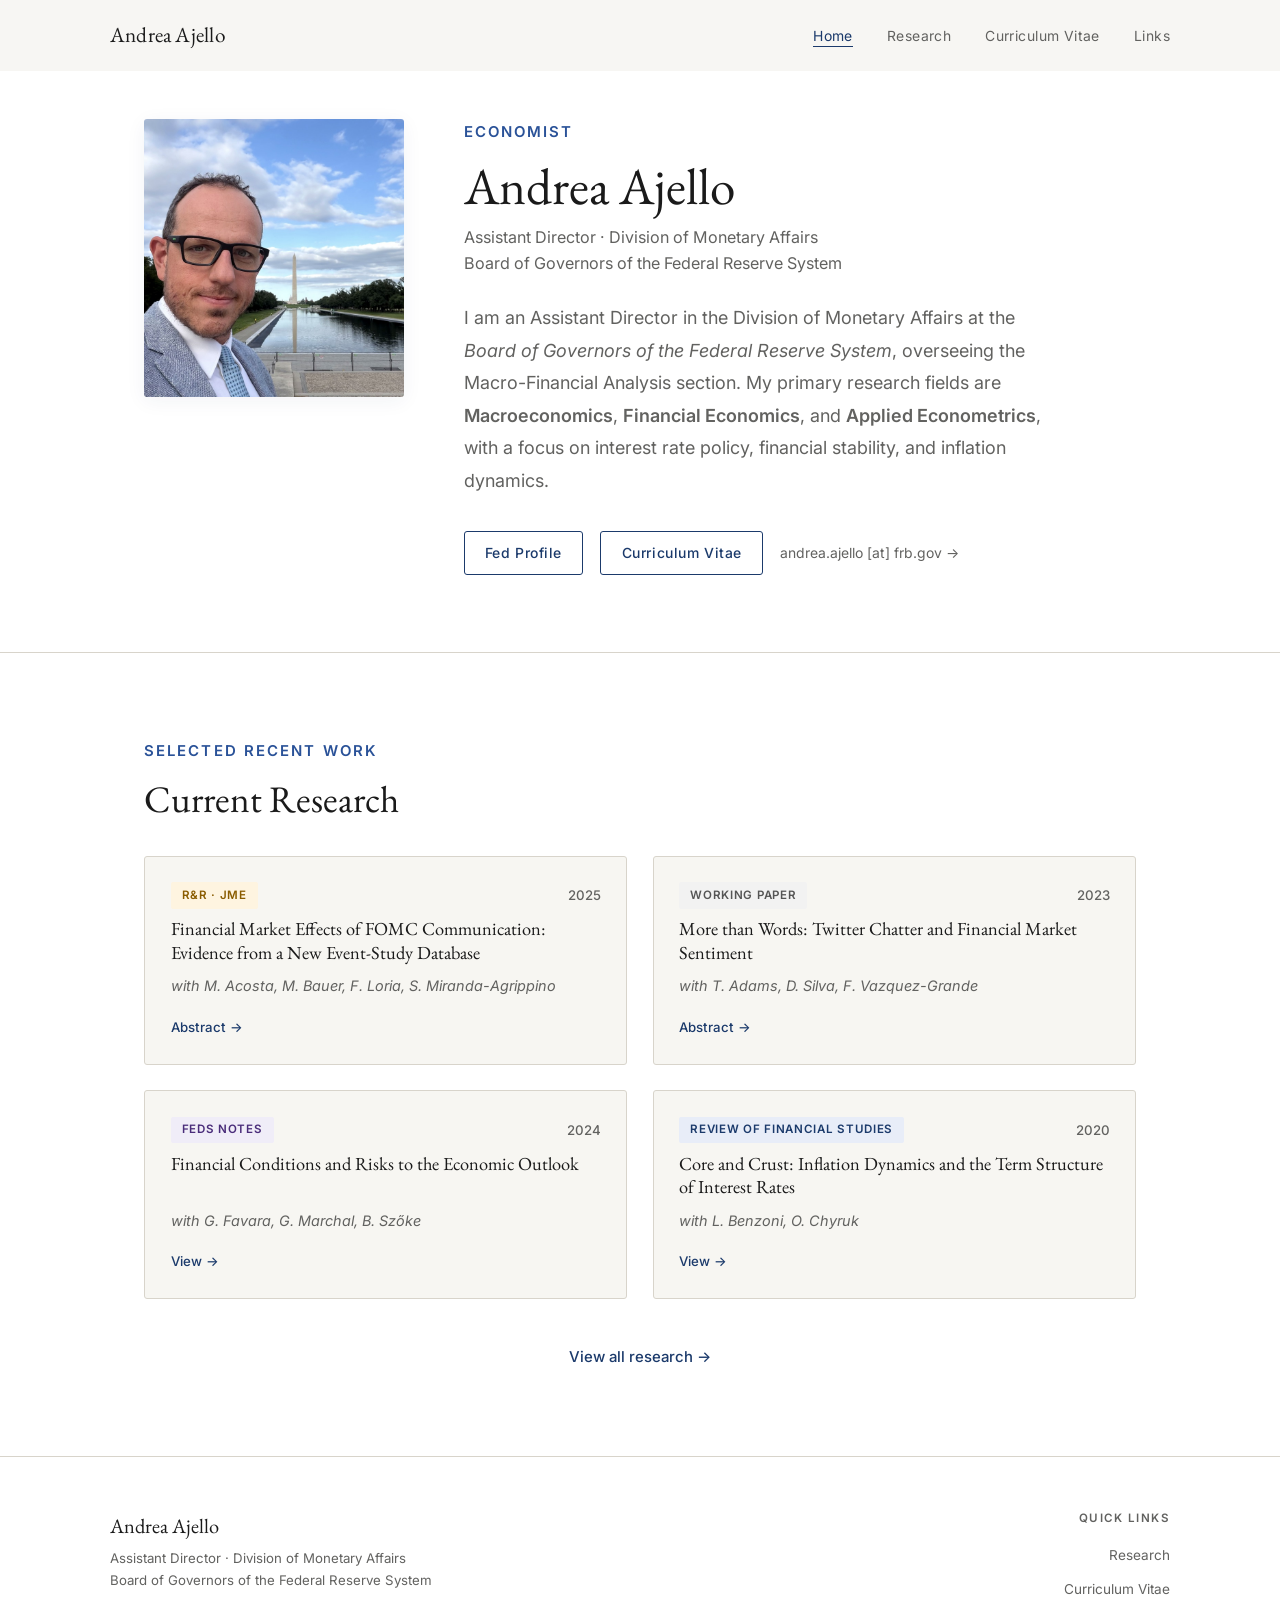
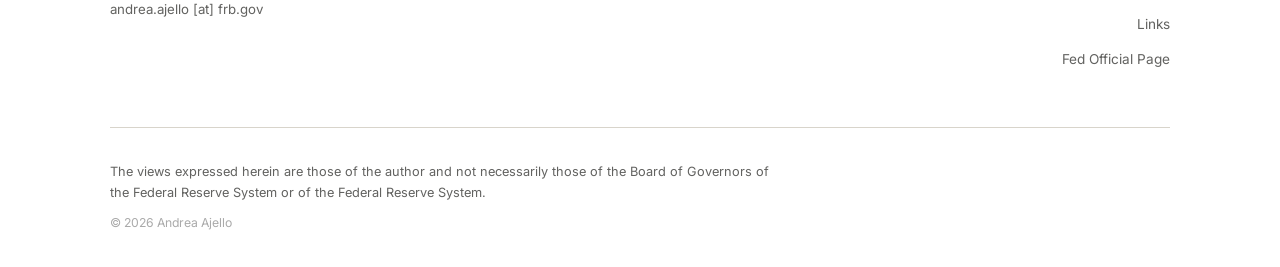
==== commit fa9c5d27: "Bump photo cache-busting to v=3 Co-Authored-By: Claude Sonnet 4.6 <noreply@anthropic.com>" ====
--- a/index.html
+++ b/index.html
@@ -32,7 +32,7 @@
   <section id="hero">
     <div class="container hero-grid">
       <div class="hero-photo">
-        <img src="andreaajello.jpg?v=2" alt="Andrea Ajello" class="headshot" />
+        <img src="andreaajello.jpg?v=3" alt="Andrea Ajello" class="headshot" />
       </div>
       <div class="hero-text">
         <p class="pre-title">Economist</p>
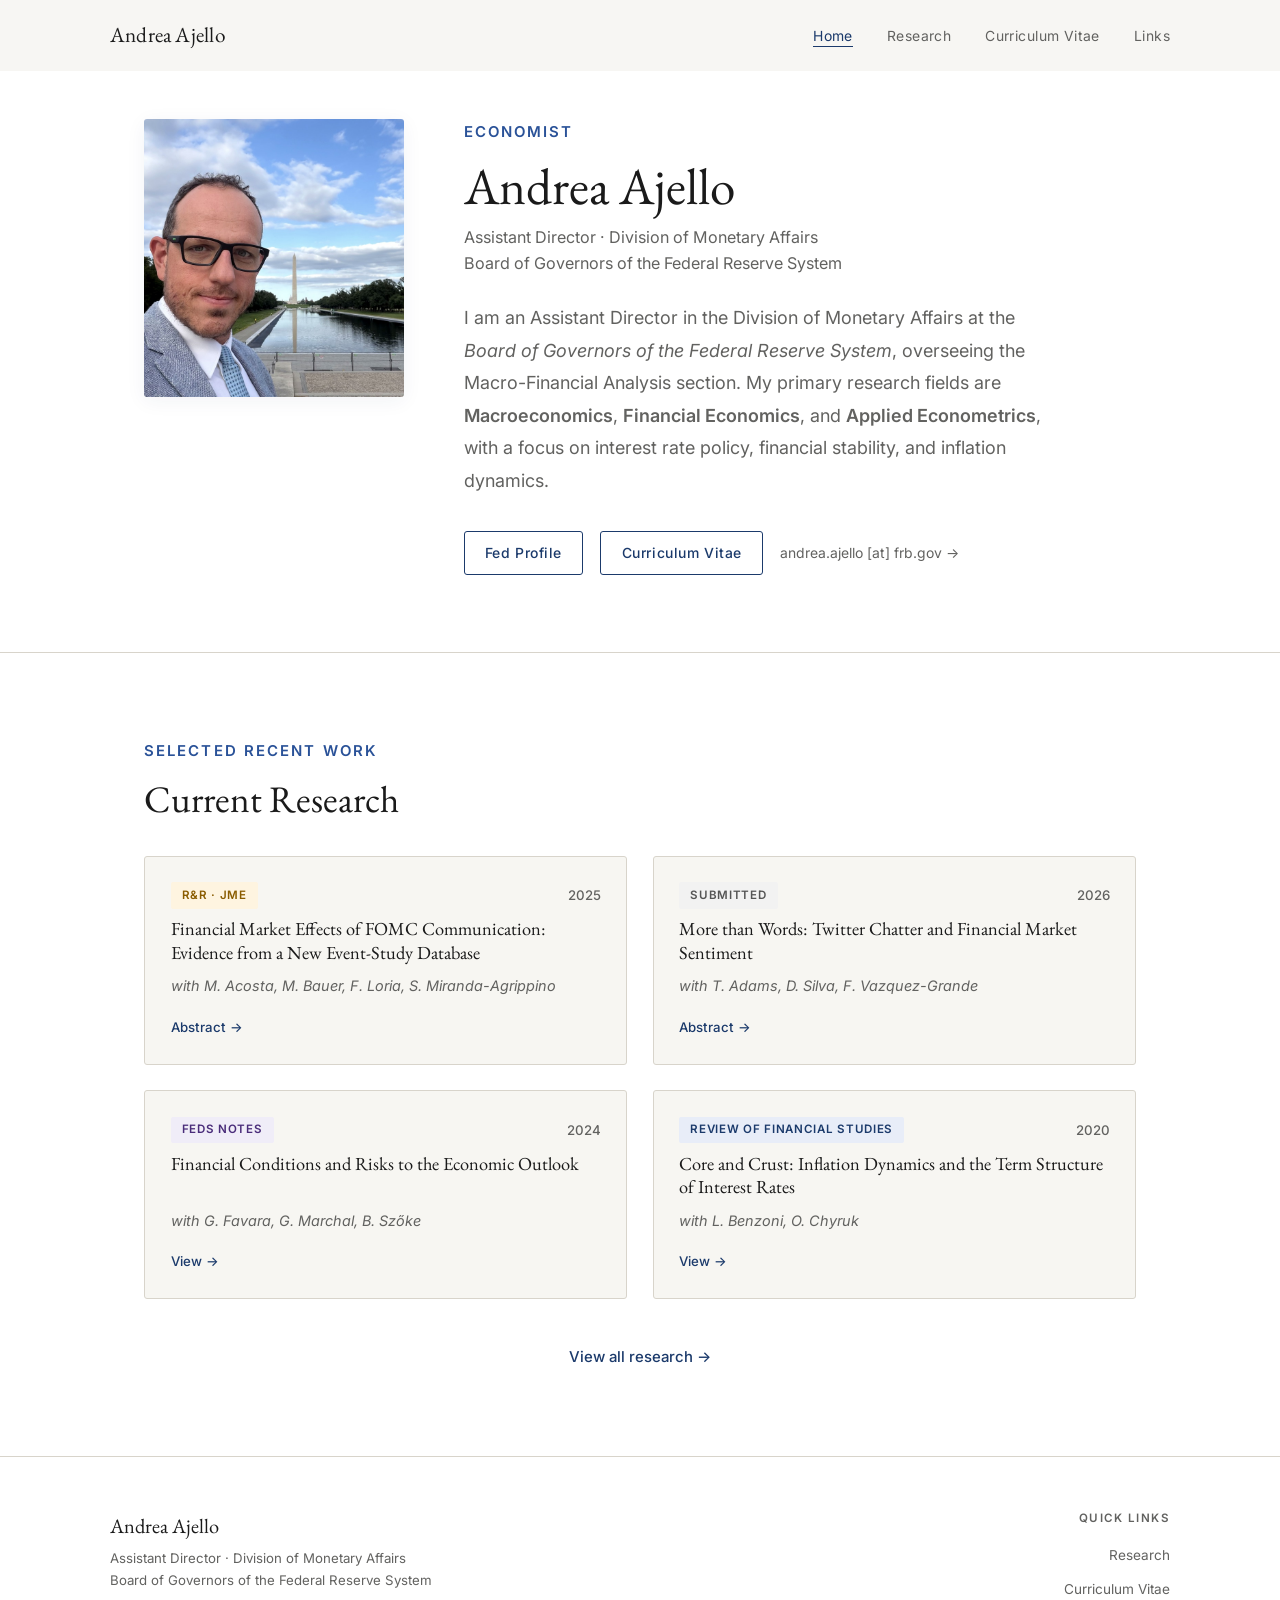
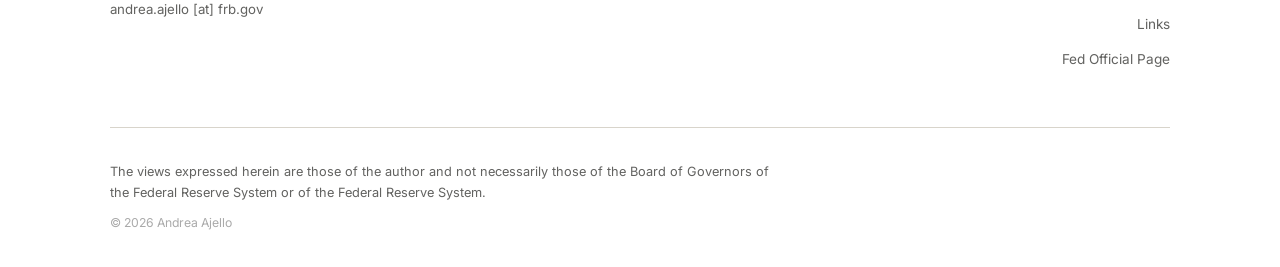
==== commit 212b32cb: "Update More than Words bullets; mark Submitted on main page Co-Authored-By: Claude Sonnet 5.5 <norep" ====
--- a/index.html
+++ b/index.html
@@ -78,8 +78,8 @@
 
         <div class="paper-card">
           <div class="paper-top">
-            <span class="journal-badge journal-wp">Working Paper</span>
-            <span class="paper-year">2023</span>
+            <span class="journal-badge journal-wp">Submitted</span>
+            <span class="paper-year">2026</span>
           </div>
           <h3>More than Words: Twitter Chatter and Financial Market Sentiment</h3>
           <p class="coauthors">with T. Adams, D. Silva, F. Vazquez-Grande</p>
--- a/styles.css
+++ b/styles.css
@@ -89,6 +89,7 @@
 .journal-feds { background: #f0edf8; color: #4a2d7a; }
 .journal-wp   { background: #f2f2f2; color: #555; }
 .journal-rr   { background: #fef4e0; color: #8a5c00; }
+.journal-new  { background: #e3f1e6; color: #1f6b3a; }
 
 /* ─── Buttons ─── */
 .btn-outline {
@@ -510,6 +511,14 @@
   padding-bottom: var(--section-pad);
 }
 
+.subsection-title {
+  font-family: var(--font-serif, inherit);
+  font-size: 1.35rem;
+  margin: 3rem 0 0;
+  padding-top: 1.5rem;
+  border-top: 2px solid var(--blue-light);
+  color: var(--blue);
+}
 .paper-entry {
   padding: 1.8rem 0;
   border-bottom: 1px solid var(--border);
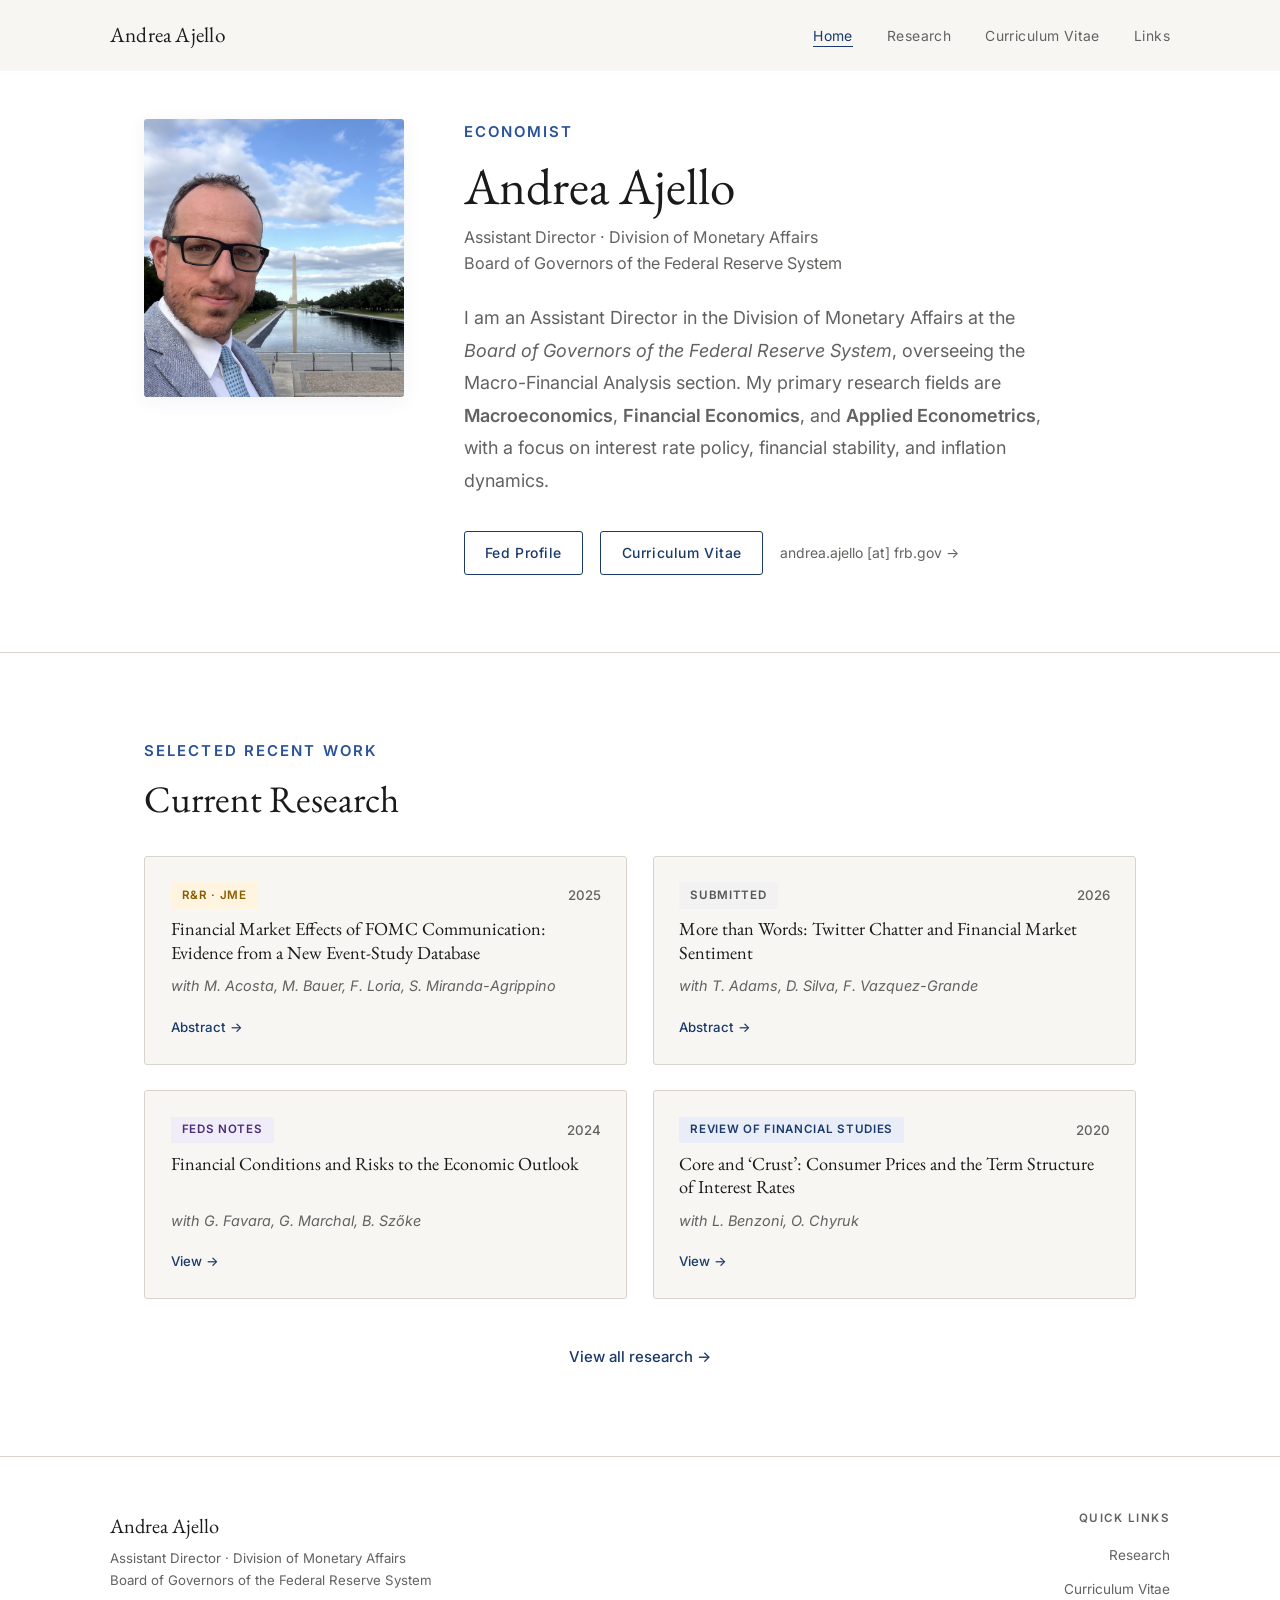
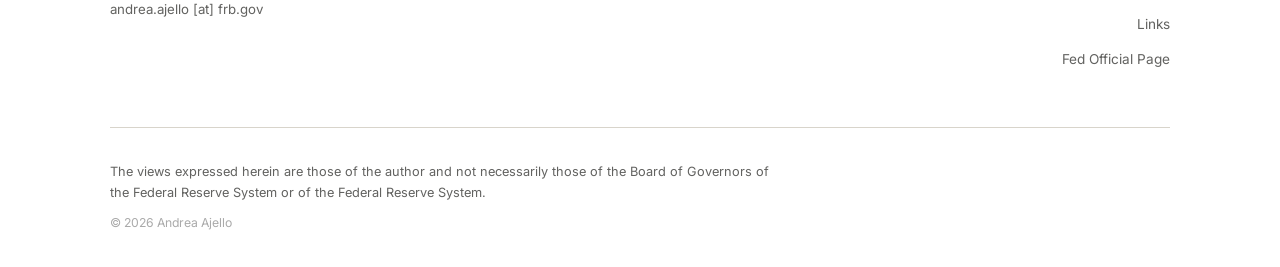
==== commit 8fefac7f: "Fix AER DOI link and Core and Crust published title Co-Authored-By: Claude Sonnet 5.5 <noreply@anthr" ====
--- a/index.html
+++ b/index.html
@@ -101,7 +101,7 @@
             <span class="journal-badge journal-rfs">Review of Financial Studies</span>
             <span class="paper-year">2020</span>
           </div>
-          <h3>Core and Crust: Inflation Dynamics and the Term Structure of Interest Rates</h3>
+          <h3>Core and ‘Crust’: Consumer Prices and the Term Structure of Interest Rates</h3>
           <p class="coauthors">with L. Benzoni, O. Chyruk</p>
           <a href="research.html#published" class="paper-link">View →</a>
         </div>
--- a/styles.css
+++ b/styles.css
@@ -104,6 +104,7 @@
   text-decoration: none;
   transition: all 0.18s;
 }
+.btn-small { padding: 0.3rem 0.8rem; font-size: 0.72rem; margin-top: 1rem; }
 .btn-outline:hover {
   background: var(--blue);
   color: var(--white);
@@ -511,14 +512,6 @@
   padding-bottom: var(--section-pad);
 }
 
-.subsection-title {
-  font-family: var(--font-serif, inherit);
-  font-size: 1.35rem;
-  margin: 3rem 0 0;
-  padding-top: 1.5rem;
-  border-top: 2px solid var(--blue-light);
-  color: var(--blue);
-}
 .paper-entry {
   padding: 1.8rem 0;
   border-bottom: 1px solid var(--border);
